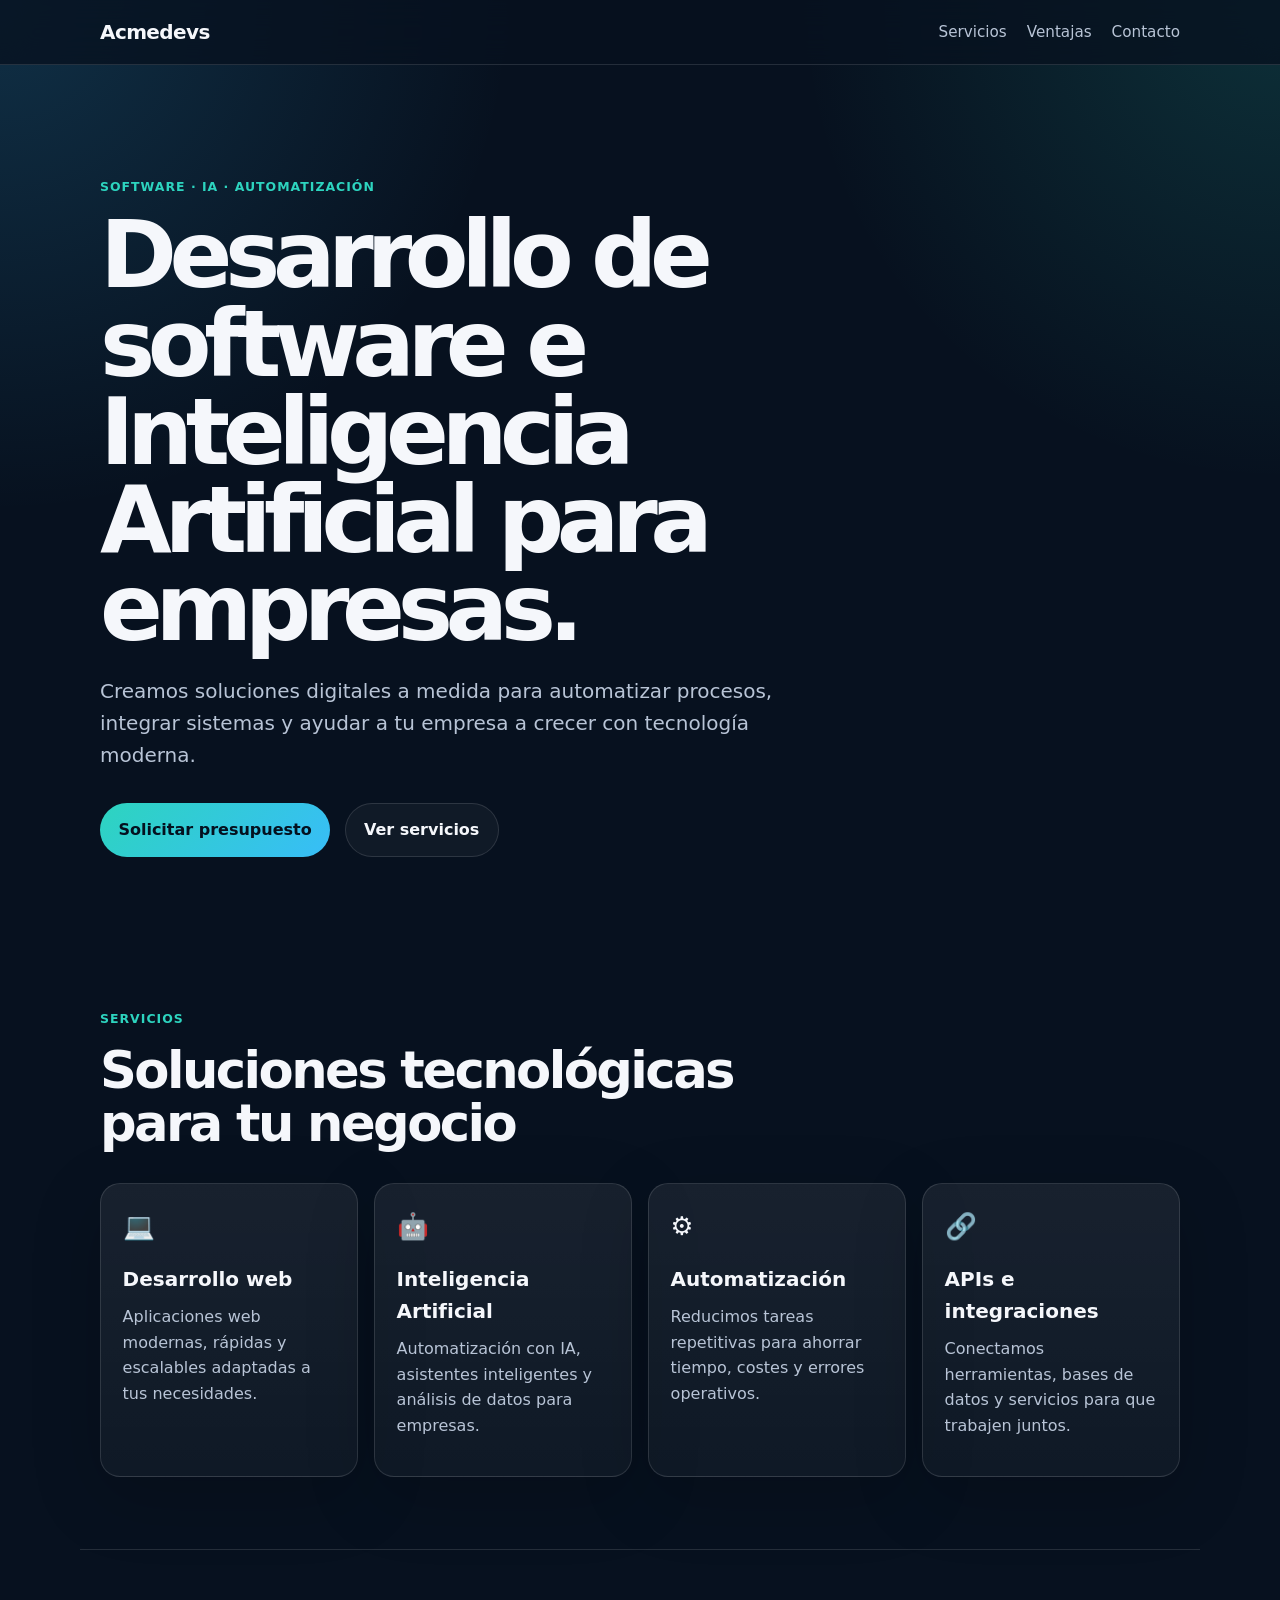
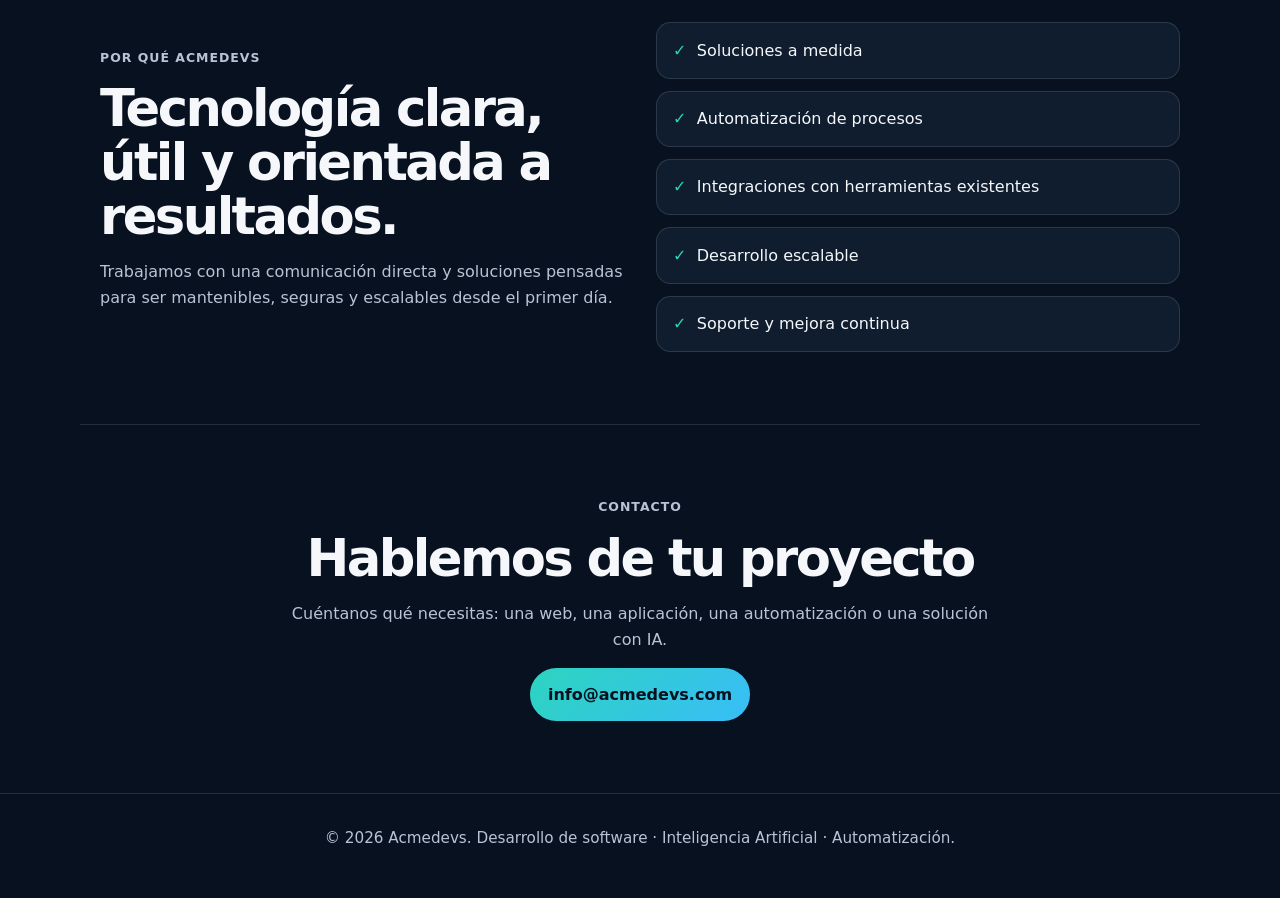
==== index.html @ c27e821b "Add files via upload" ====
<!doctype html>
<html lang="es">
<head>
  <meta charset="utf-8">
  <meta name="viewport" content="width=device-width, initial-scale=1">
  <title>Acmedevs | Desarrollo de Software e Inteligencia Artificial</title>
  <meta name="description" content="Acmedevs crea soluciones digitales a medida: desarrollo web, inteligencia artificial, automatización, APIs e integraciones para empresas.">
  <link rel="stylesheet" href="styles.css">
</head>
<body>
  <header class="site-header">
    <nav class="nav">
      <a class="brand" href="#inicio">Acmedevs</a>
      <div class="nav-links">
        <a href="#servicios">Servicios</a>
        <a href="#ventajas">Ventajas</a>
        <a href="#contacto">Contacto</a>
      </div>
    </nav>
  </header>

  <main id="inicio">
    <section class="hero">
      <div class="hero-content">
        <p class="eyebrow">Software · IA · Automatización</p>
        <h1>Desarrollo de software e Inteligencia Artificial para empresas.</h1>
        <p class="hero-text">
          Creamos soluciones digitales a medida para automatizar procesos, integrar sistemas
          y ayudar a tu empresa a crecer con tecnología moderna.
        </p>
        <div class="hero-actions">
          <a class="button primary" href="mailto:info@acmedevs.com?subject=Solicitud%20de%20presupuesto%20-%20Acmedevs">Solicitar presupuesto</a>
          <a class="button secondary" href="#servicios">Ver servicios</a>
        </div>
      </div>
    </section>

    <section id="servicios" class="section">
      <div class="section-heading">
        <p class="eyebrow">Servicios</p>
        <h2>Soluciones tecnológicas para tu negocio</h2>
      </div>

      <div class="cards">
        <article class="card">
          <span class="icon">💻</span>
          <h3>Desarrollo web</h3>
          <p>Aplicaciones web modernas, rápidas y escalables adaptadas a tus necesidades.</p>
        </article>

        <article class="card">
          <span class="icon">🤖</span>
          <h3>Inteligencia Artificial</h3>
          <p>Automatización con IA, asistentes inteligentes y análisis de datos para empresas.</p>
        </article>

        <article class="card">
          <span class="icon">⚙️</span>
          <h3>Automatización</h3>
          <p>Reducimos tareas repetitivas para ahorrar tiempo, costes y errores operativos.</p>
        </article>

        <article class="card">
          <span class="icon">🔗</span>
          <h3>APIs e integraciones</h3>
          <p>Conectamos herramientas, bases de datos y servicios para que trabajen juntos.</p>
        </article>
      </div>
    </section>

    <section id="ventajas" class="section split">
      <div>
        <p class="eyebrow">Por qué Acmedevs</p>
        <h2>Tecnología clara, útil y orientada a resultados.</h2>
        <p>
          Trabajamos con una comunicación directa y soluciones pensadas para ser mantenibles,
          seguras y escalables desde el primer día.
        </p>
      </div>
      <ul class="checks">
        <li>Soluciones a medida</li>
        <li>Automatización de procesos</li>
        <li>Integraciones con herramientas existentes</li>
        <li>Desarrollo escalable</li>
        <li>Soporte y mejora continua</li>
      </ul>
    </section>

    <section id="contacto" class="section contact">
      <p class="eyebrow">Contacto</p>
      <h2>Hablemos de tu proyecto</h2>
      <p>
        Cuéntanos qué necesitas: una web, una aplicación, una automatización o una solución con IA.
      </p>
      <a class="button primary" href="mailto:info@acmedevs.com?subject=Contacto%20desde%20la%20web%20de%20Acmedevs">info@acmedevs.com</a>
    </section>
  </main>

  <footer class="footer">
    <p>© 2026 Acmedevs. Desarrollo de software · Inteligencia Artificial · Automatización.</p>
  </footer>
</body>
</html>
---- styles.css ----
:root {
  --bg: #07111f;
  --panel: #0f1d2e;
  --panel-light: #14263b;
  --text: #f5f7fb;
  --muted: #b8c4d6;
  --accent: #2dd4bf;
  --accent-2: #38bdf8;
  --border: rgba(255, 255, 255, 0.12);
}

* {
  box-sizing: border-box;
}

html {
  scroll-behavior: smooth;
}

body {
  margin: 0;
  font-family: Inter, system-ui, -apple-system, BlinkMacSystemFont, "Segoe UI", sans-serif;
  color: var(--text);
  background:
    radial-gradient(circle at top left, rgba(56, 189, 248, 0.18), transparent 32rem),
    radial-gradient(circle at top right, rgba(45, 212, 191, 0.16), transparent 30rem),
    var(--bg);
  line-height: 1.6;
}

a {
  color: inherit;
  text-decoration: none;
}

.site-header {
  position: sticky;
  top: 0;
  z-index: 20;
  backdrop-filter: blur(16px);
  background: rgba(7, 17, 31, 0.78);
  border-bottom: 1px solid var(--border);
}

.nav {
  max-width: 1120px;
  margin: 0 auto;
  padding: 1rem 1.25rem;
  display: flex;
  align-items: center;
  justify-content: space-between;
}

.brand {
  font-size: 1.25rem;
  font-weight: 800;
  letter-spacing: -0.03em;
}

.nav-links {
  display: flex;
  gap: 1.25rem;
  color: var(--muted);
  font-size: 0.95rem;
}

.nav-links a:hover {
  color: var(--text);
}

.hero {
  max-width: 1120px;
  margin: 0 auto;
  padding: 7rem 1.25rem 5rem;
}

.hero-content {
  max-width: 820px;
}

.eyebrow {
  margin: 0 0 0.9rem;
  color: var(--accent);
  font-weight: 700;
  letter-spacing: 0.08em;
  text-transform: uppercase;
  font-size: 0.78rem;
}

h1, h2, h3, p {
  margin-top: 0;
}

h1 {
  font-size: clamp(2.7rem, 8vw, 5.8rem);
  line-height: 0.95;
  letter-spacing: -0.08em;
  margin-bottom: 1.4rem;
}

h2 {
  font-size: clamp(2rem, 4vw, 3.3rem);
  line-height: 1.05;
  letter-spacing: -0.05em;
  margin-bottom: 1rem;
}

h3 {
  font-size: 1.25rem;
  margin-bottom: 0.6rem;
}

.hero-text {
  max-width: 720px;
  color: var(--muted);
  font-size: 1.25rem;
}

.hero-actions {
  display: flex;
  flex-wrap: wrap;
  gap: 0.9rem;
  margin-top: 2rem;
}

.button {
  display: inline-flex;
  justify-content: center;
  align-items: center;
  padding: 0.85rem 1.15rem;
  border-radius: 999px;
  font-weight: 700;
  transition: transform 160ms ease, border-color 160ms ease, background 160ms ease;
}

.button:hover {
  transform: translateY(-2px);
}

.primary {
  color: #04111f;
  background: linear-gradient(135deg, var(--accent), var(--accent-2));
}

.secondary {
  border: 1px solid var(--border);
  color: var(--text);
  background: rgba(255, 255, 255, 0.04);
}

.section {
  max-width: 1120px;
  margin: 0 auto;
  padding: 4.5rem 1.25rem;
}

.section-heading {
  max-width: 760px;
  margin-bottom: 2rem;
}

.cards {
  display: grid;
  grid-template-columns: repeat(4, 1fr);
  gap: 1rem;
}

.card {
  padding: 1.35rem;
  border: 1px solid var(--border);
  border-radius: 1.25rem;
  background: linear-gradient(180deg, rgba(255,255,255,0.07), rgba(255,255,255,0.035));
  box-shadow: 0 20px 70px rgba(0, 0, 0, 0.18);
}

.card p,
.split p,
.contact p {
  color: var(--muted);
}

.icon {
  display: inline-flex;
  font-size: 1.6rem;
  margin-bottom: 1rem;
}

.split {
  display: grid;
  grid-template-columns: 1fr 1fr;
  gap: 2rem;
  align-items: center;
  border-top: 1px solid var(--border);
  border-bottom: 1px solid var(--border);
}

.checks {
  list-style: none;
  padding: 0;
  margin: 0;
  display: grid;
  gap: 0.75rem;
}

.checks li {
  padding: 0.9rem 1rem;
  background: var(--panel);
  border: 1px solid var(--border);
  border-radius: 0.9rem;
}

.checks li::before {
  content: "✓";
  color: var(--accent);
  font-weight: 900;
  margin-right: 0.65rem;
}

.contact {
  text-align: center;
  max-width: 760px;
}

.footer {
  border-top: 1px solid var(--border);
  color: var(--muted);
  text-align: center;
  padding: 2rem 1.25rem;
  font-size: 0.95rem;
}

@media (max-width: 860px) {
  .nav {
    align-items: flex-start;
    gap: 0.8rem;
    flex-direction: column;
  }

  .cards,
  .split {
    grid-template-columns: 1fr;
  }

  .hero {
    padding-top: 4.5rem;
  }
}
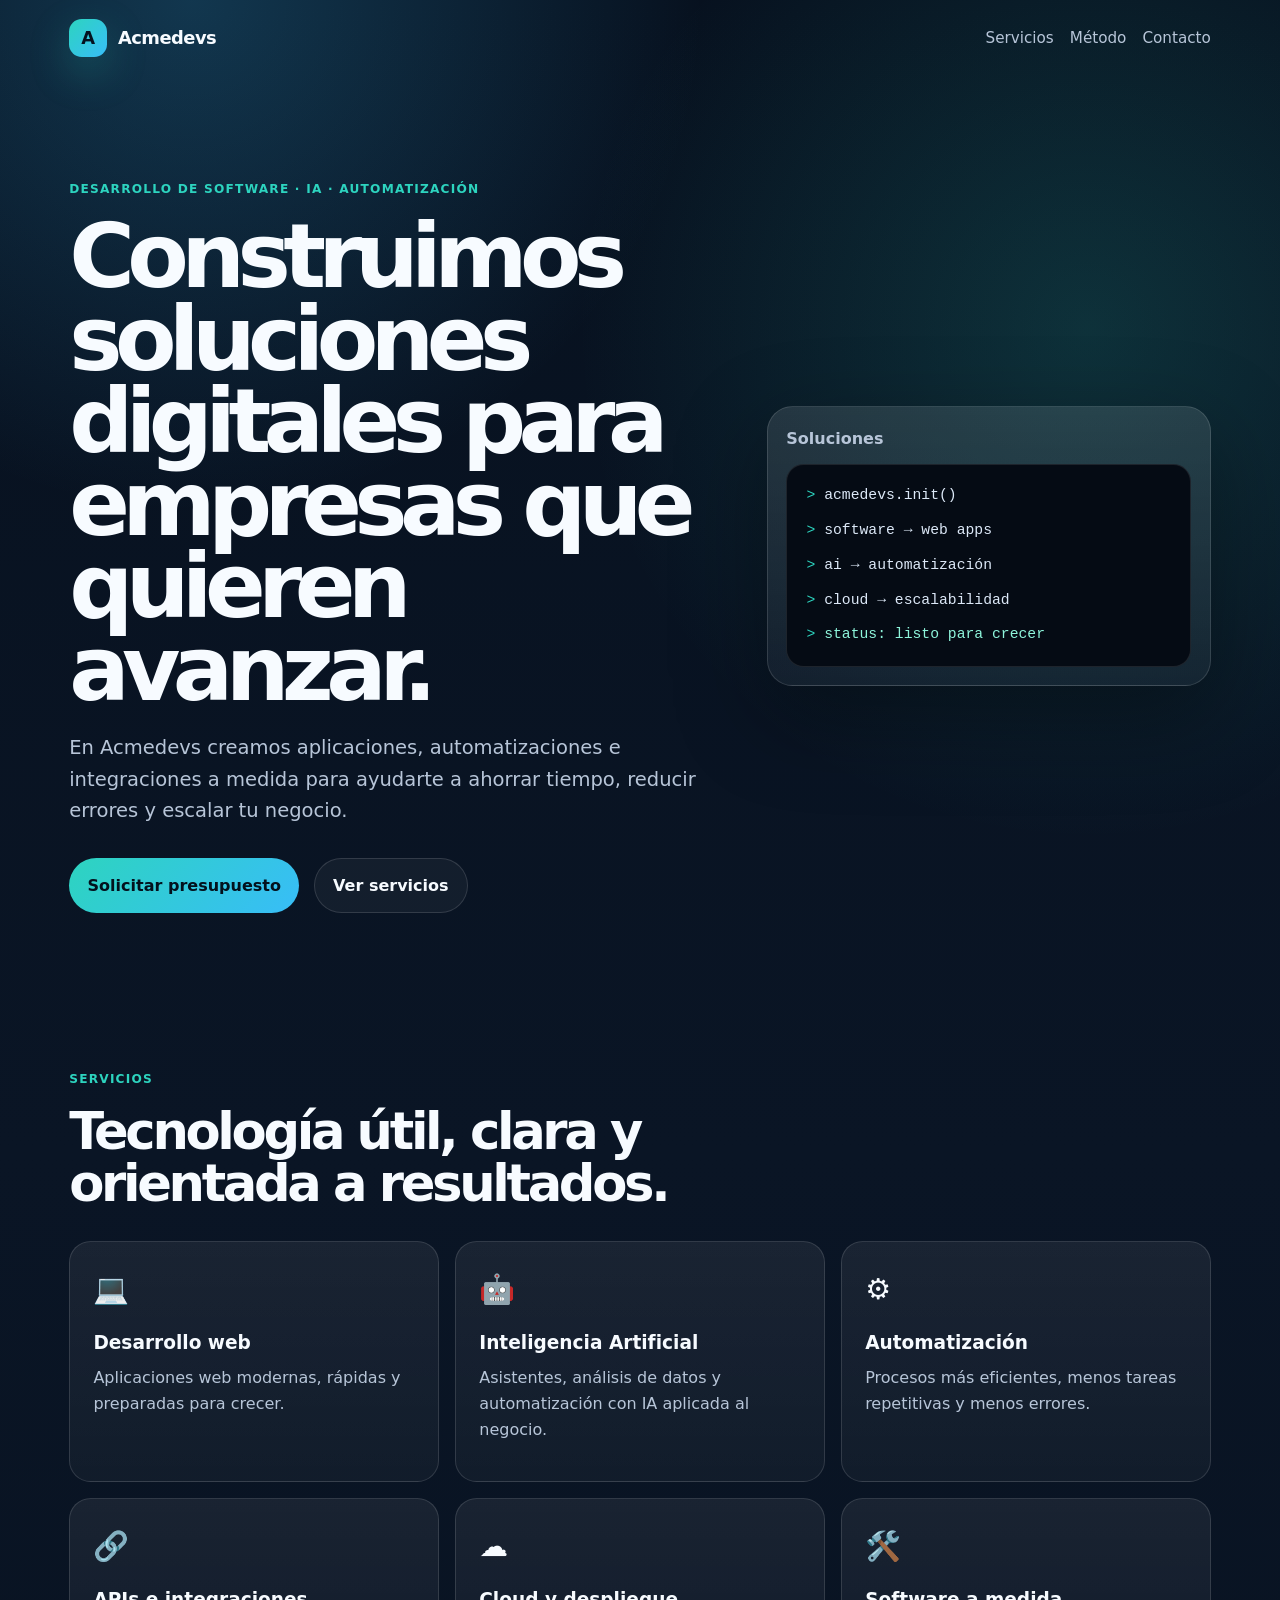
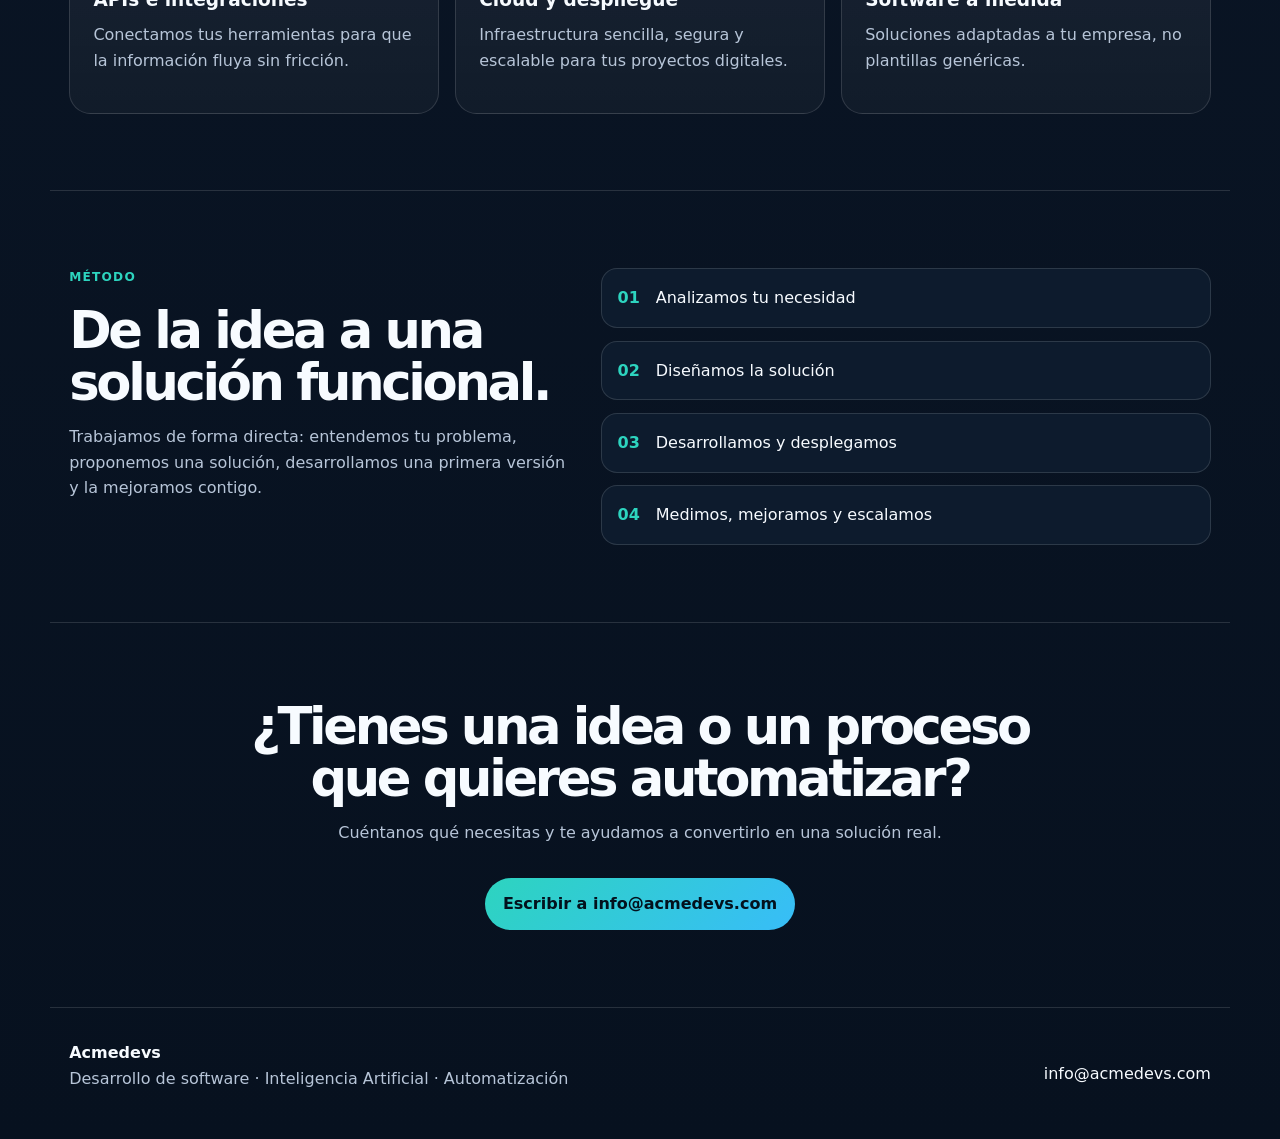
==== commit 88300f19: "Add files via upload" ====
--- a/index.html
+++ b/index.html
@@ -3,101 +3,127 @@
 <head>
   <meta charset="utf-8">
   <meta name="viewport" content="width=device-width, initial-scale=1">
-  <title>Acmedevs | Desarrollo de Software e Inteligencia Artificial</title>
-  <meta name="description" content="Acmedevs crea soluciones digitales a medida: desarrollo web, inteligencia artificial, automatización, APIs e integraciones para empresas.">
+  <title>Acmedevs | Software, IA y automatización</title>
+  <meta name="description" content="Acmedevs desarrolla aplicaciones web, automatizaciones, integraciones e inteligencia artificial para empresas.">
+  <meta name="theme-color" content="#07111f">
   <link rel="stylesheet" href="styles.css">
 </head>
 <body>
-  <header class="site-header">
+  <header class="header">
+    <a class="logo" href="#inicio">
+      <span class="logo-mark">A</span>
+      <span>Acmedevs</span>
+    </a>
     <nav class="nav">
-      <a class="brand" href="#inicio">Acmedevs</a>
-      <div class="nav-links">
-        <a href="#servicios">Servicios</a>
-        <a href="#ventajas">Ventajas</a>
-        <a href="#contacto">Contacto</a>
-      </div>
+      <a href="#servicios">Servicios</a>
+      <a href="#metodo">Método</a>
+      <a href="#contacto">Contacto</a>
     </nav>
   </header>
 
   <main id="inicio">
     <section class="hero">
-      <div class="hero-content">
-        <p class="eyebrow">Software · IA · Automatización</p>
-        <h1>Desarrollo de software e Inteligencia Artificial para empresas.</h1>
-        <p class="hero-text">
-          Creamos soluciones digitales a medida para automatizar procesos, integrar sistemas
-          y ayudar a tu empresa a crecer con tecnología moderna.
+      <div class="hero-text">
+        <p class="tag">Desarrollo de software · IA · Automatización</p>
+        <h1>Construimos soluciones digitales para empresas que quieren avanzar.</h1>
+        <p class="lead">
+          En Acmedevs creamos aplicaciones, automatizaciones e integraciones a medida
+          para ayudarte a ahorrar tiempo, reducir errores y escalar tu negocio.
         </p>
-        <div class="hero-actions">
-          <a class="button primary" href="mailto:info@acmedevs.com?subject=Solicitud%20de%20presupuesto%20-%20Acmedevs">Solicitar presupuesto</a>
-          <a class="button secondary" href="#servicios">Ver servicios</a>
+        <div class="actions">
+          <a class="btn btn-primary" href="mailto:info@acmedevs.com?subject=Solicitud%20de%20presupuesto%20-%20Acmedevs">Solicitar presupuesto</a>
+          <a class="btn btn-ghost" href="#servicios">Ver servicios</a>
+        </div>
+      </div>
+
+      <div class="hero-card">
+        <p class="card-label">Soluciones</p>
+        <div class="terminal">
+          <span>acmedevs.init()</span>
+          <span>software → web apps</span>
+          <span>ai → automatización</span>
+          <span>cloud → escalabilidad</span>
+          <span class="success">status: listo para crecer</span>
         </div>
       </div>
     </section>
 
     <section id="servicios" class="section">
-      <div class="section-heading">
-        <p class="eyebrow">Servicios</p>
-        <h2>Soluciones tecnológicas para tu negocio</h2>
+      <div class="section-title">
+        <p class="tag">Servicios</p>
+        <h2>Tecnología útil, clara y orientada a resultados.</h2>
       </div>
 
-      <div class="cards">
-        <article class="card">
-          <span class="icon">💻</span>
+      <div class="grid">
+        <article class="service">
+          <span>💻</span>
           <h3>Desarrollo web</h3>
-          <p>Aplicaciones web modernas, rápidas y escalables adaptadas a tus necesidades.</p>
+          <p>Aplicaciones web modernas, rápidas y preparadas para crecer.</p>
         </article>
 
-        <article class="card">
-          <span class="icon">🤖</span>
+        <article class="service">
+          <span>🤖</span>
           <h3>Inteligencia Artificial</h3>
-          <p>Automatización con IA, asistentes inteligentes y análisis de datos para empresas.</p>
+          <p>Asistentes, análisis de datos y automatización con IA aplicada al negocio.</p>
         </article>
 
-        <article class="card">
-          <span class="icon">⚙️</span>
+        <article class="service">
+          <span>⚙️</span>
           <h3>Automatización</h3>
-          <p>Reducimos tareas repetitivas para ahorrar tiempo, costes y errores operativos.</p>
+          <p>Procesos más eficientes, menos tareas repetitivas y menos errores.</p>
         </article>
 
-        <article class="card">
-          <span class="icon">🔗</span>
+        <article class="service">
+          <span>🔗</span>
           <h3>APIs e integraciones</h3>
-          <p>Conectamos herramientas, bases de datos y servicios para que trabajen juntos.</p>
+          <p>Conectamos tus herramientas para que la información fluya sin fricción.</p>
+        </article>
+
+        <article class="service">
+          <span>☁️</span>
+          <h3>Cloud y despliegue</h3>
+          <p>Infraestructura sencilla, segura y escalable para tus proyectos digitales.</p>
+        </article>
+
+        <article class="service">
+          <span>🛠️</span>
+          <h3>Software a medida</h3>
+          <p>Soluciones adaptadas a tu empresa, no plantillas genéricas.</p>
         </article>
       </div>
     </section>
 
-    <section id="ventajas" class="section split">
+    <section id="metodo" class="section method">
       <div>
-        <p class="eyebrow">Por qué Acmedevs</p>
-        <h2>Tecnología clara, útil y orientada a resultados.</h2>
-        <p>
-          Trabajamos con una comunicación directa y soluciones pensadas para ser mantenibles,
-          seguras y escalables desde el primer día.
+        <p class="tag">Método</p>
+        <h2>De la idea a una solución funcional.</h2>
+        <p class="muted">
+          Trabajamos de forma directa: entendemos tu problema, proponemos una solución,
+          desarrollamos una primera versión y la mejoramos contigo.
         </p>
       </div>
-      <ul class="checks">
-        <li>Soluciones a medida</li>
-        <li>Automatización de procesos</li>
-        <li>Integraciones con herramientas existentes</li>
-        <li>Desarrollo escalable</li>
-        <li>Soporte y mejora continua</li>
-      </ul>
+
+      <div class="steps">
+        <div><strong>01</strong><span>Analizamos tu necesidad</span></div>
+        <div><strong>02</strong><span>Diseñamos la solución</span></div>
+        <div><strong>03</strong><span>Desarrollamos y desplegamos</span></div>
+        <div><strong>04</strong><span>Medimos, mejoramos y escalamos</span></div>
+      </div>
     </section>
 
-    <section id="contacto" class="section contact">
-      <p class="eyebrow">Contacto</p>
-      <h2>Hablemos de tu proyecto</h2>
-      <p>
-        Cuéntanos qué necesitas: una web, una aplicación, una automatización o una solución con IA.
-      </p>
-      <a class="button primary" href="mailto:info@acmedevs.com?subject=Contacto%20desde%20la%20web%20de%20Acmedevs">info@acmedevs.com</a>
+    <section class="section banner">
+      <h2>¿Tienes una idea o un proceso que quieres automatizar?</h2>
+      <p>Cuéntanos qué necesitas y te ayudamos a convertirlo en una solución real.</p>
+      <a class="btn btn-primary" href="mailto:info@acmedevs.com?subject=Contacto%20desde%20la%20web%20de%20Acmedevs">Escribir a info@acmedevs.com</a>
     </section>
   </main>
 
-  <footer class="footer">
-    <p>© 2026 Acmedevs. Desarrollo de software · Inteligencia Artificial · Automatización.</p>
+  <footer id="contacto" class="footer">
+    <div>
+      <strong>Acmedevs</strong>
+      <p>Desarrollo de software · Inteligencia Artificial · Automatización</p>
+    </div>
+    <a href="mailto:info@acmedevs.com">info@acmedevs.com</a>
   </footer>
 </body>
 </html>
--- a/styles.css
+++ b/styles.css
@@ -1,247 +1,303 @@
 :root {
   --bg: #07111f;
-  --panel: #0f1d2e;
-  --panel-light: #14263b;
-  --text: #f5f7fb;
-  --muted: #b8c4d6;
+  --bg-soft: #0d1b2d;
+  --panel: rgba(255, 255, 255, 0.065);
+  --panel-strong: rgba(255, 255, 255, 0.11);
+  --line: rgba(255, 255, 255, 0.13);
+  --text: #f7fbff;
+  --muted: #b7c5d8;
   --accent: #2dd4bf;
   --accent-2: #38bdf8;
-  --border: rgba(255, 255, 255, 0.12);
-}
-
-* {
-  box-sizing: border-box;
-}
-
-html {
-  scroll-behavior: smooth;
-}
+  --shadow: 0 30px 90px rgba(0, 0, 0, 0.35);
+}
+
+* { box-sizing: border-box; }
+
+html { scroll-behavior: smooth; }
 
 body {
   margin: 0;
-  font-family: Inter, system-ui, -apple-system, BlinkMacSystemFont, "Segoe UI", sans-serif;
+  font-family: Inter, ui-sans-serif, system-ui, -apple-system, BlinkMacSystemFont, "Segoe UI", sans-serif;
   color: var(--text);
   background:
-    radial-gradient(circle at top left, rgba(56, 189, 248, 0.18), transparent 32rem),
-    radial-gradient(circle at top right, rgba(45, 212, 191, 0.16), transparent 30rem),
-    var(--bg);
+    radial-gradient(circle at 15% 0%, rgba(56, 189, 248, 0.22), transparent 32rem),
+    radial-gradient(circle at 85% 12%, rgba(45, 212, 191, 0.16), transparent 32rem),
+    linear-gradient(180deg, #07111f 0%, #0a1525 42%, #07111f 100%);
   line-height: 1.6;
 }
 
-a {
-  color: inherit;
-  text-decoration: none;
-}
-
-.site-header {
-  position: sticky;
-  top: 0;
-  z-index: 20;
-  backdrop-filter: blur(16px);
-  background: rgba(7, 17, 31, 0.78);
-  border-bottom: 1px solid var(--border);
-}
-
-.nav {
-  max-width: 1120px;
+a { color: inherit; text-decoration: none; }
+
+.header {
+  max-width: 1180px;
   margin: 0 auto;
-  padding: 1rem 1.25rem;
+  padding: 1.2rem;
   display: flex;
   align-items: center;
   justify-content: space-between;
 }
 
-.brand {
-  font-size: 1.25rem;
-  font-weight: 800;
+.logo {
+  display: inline-flex;
+  align-items: center;
+  gap: .7rem;
+  font-weight: 850;
   letter-spacing: -0.03em;
-}
-
-.nav-links {
-  display: flex;
-  gap: 1.25rem;
-  color: var(--muted);
-  font-size: 0.95rem;
-}
-
-.nav-links a:hover {
-  color: var(--text);
-}
-
-.hero {
-  max-width: 1120px;
-  margin: 0 auto;
-  padding: 7rem 1.25rem 5rem;
-}
-
-.hero-content {
-  max-width: 820px;
-}
-
-.eyebrow {
-  margin: 0 0 0.9rem;
-  color: var(--accent);
-  font-weight: 700;
-  letter-spacing: 0.08em;
-  text-transform: uppercase;
-  font-size: 0.78rem;
-}
-
-h1, h2, h3, p {
-  margin-top: 0;
-}
-
-h1 {
-  font-size: clamp(2.7rem, 8vw, 5.8rem);
-  line-height: 0.95;
-  letter-spacing: -0.08em;
-  margin-bottom: 1.4rem;
-}
-
-h2 {
-  font-size: clamp(2rem, 4vw, 3.3rem);
-  line-height: 1.05;
-  letter-spacing: -0.05em;
-  margin-bottom: 1rem;
-}
-
-h3 {
-  font-size: 1.25rem;
-  margin-bottom: 0.6rem;
-}
-
-.hero-text {
-  max-width: 720px;
-  color: var(--muted);
-  font-size: 1.25rem;
-}
-
-.hero-actions {
-  display: flex;
-  flex-wrap: wrap;
-  gap: 0.9rem;
-  margin-top: 2rem;
-}
-
-.button {
-  display: inline-flex;
-  justify-content: center;
-  align-items: center;
-  padding: 0.85rem 1.15rem;
-  border-radius: 999px;
-  font-weight: 700;
-  transition: transform 160ms ease, border-color 160ms ease, background 160ms ease;
-}
-
-.button:hover {
-  transform: translateY(-2px);
-}
-
-.primary {
+  font-size: 1.12rem;
+}
+
+.logo-mark {
+  width: 2.35rem;
+  height: 2.35rem;
+  display: grid;
+  place-items: center;
+  border-radius: .8rem;
   color: #04111f;
   background: linear-gradient(135deg, var(--accent), var(--accent-2));
-}
-
-.secondary {
-  border: 1px solid var(--border);
+  box-shadow: 0 15px 40px rgba(45, 212, 191, .25);
+}
+
+.nav {
+  display: flex;
+  gap: 1rem;
+  color: var(--muted);
+  font-size: .95rem;
+}
+
+.nav a:hover { color: var(--text); }
+
+.hero {
+  max-width: 1180px;
+  margin: 0 auto;
+  padding: 6.5rem 1.2rem 5rem;
+  display: grid;
+  grid-template-columns: minmax(0, 1.2fr) minmax(300px, .8fr);
+  gap: 2rem;
+  align-items: center;
+}
+
+.tag {
+  margin: 0 0 1rem;
+  color: var(--accent);
+  text-transform: uppercase;
+  letter-spacing: .1em;
+  font-weight: 800;
+  font-size: .76rem;
+}
+
+h1, h2, h3, p { margin-top: 0; }
+
+h1 {
+  margin-bottom: 1.4rem;
+  font-size: clamp(2.8rem, 7vw, 6.4rem);
+  line-height: .92;
+  letter-spacing: -0.085em;
+}
+
+h2 {
+  margin-bottom: 1rem;
+  font-size: clamp(2rem, 4vw, 3.6rem);
+  line-height: 1.02;
+  letter-spacing: -0.065em;
+}
+
+h3 {
+  margin-bottom: .5rem;
+  font-size: 1.16rem;
+}
+
+.lead {
+  max-width: 720px;
+  color: var(--muted);
+  font-size: 1.22rem;
+}
+
+.actions {
+  display: flex;
+  flex-wrap: wrap;
+  gap: .9rem;
+  margin-top: 2rem;
+}
+
+.btn {
+  display: inline-flex;
+  align-items: center;
+  justify-content: center;
+  min-height: 3rem;
+  padding: .85rem 1.15rem;
+  border-radius: 999px;
+  font-weight: 800;
+  transition: transform .16s ease, border-color .16s ease, background .16s ease;
+}
+
+.btn:hover { transform: translateY(-2px); }
+
+.btn-primary {
+  color: #03111d;
+  background: linear-gradient(135deg, var(--accent), var(--accent-2));
+}
+
+.btn-ghost {
   color: var(--text);
-  background: rgba(255, 255, 255, 0.04);
+  border: 1px solid var(--line);
+  background: rgba(255,255,255,.045);
+}
+
+.hero-card {
+  padding: 1.15rem;
+  border: 1px solid var(--line);
+  border-radius: 1.6rem;
+  background: linear-gradient(180deg, var(--panel-strong), rgba(255,255,255,.045));
+  box-shadow: var(--shadow);
+}
+
+.card-label {
+  color: var(--muted);
+  font-weight: 700;
+  margin-bottom: .8rem;
+}
+
+.terminal {
+  display: grid;
+  gap: .7rem;
+  padding: 1.2rem;
+  border-radius: 1.1rem;
+  background: #050b14;
+  border: 1px solid rgba(255,255,255,.1);
+  font-family: ui-monospace, SFMono-Regular, Menlo, Consolas, monospace;
+  font-size: .92rem;
+  color: #dce8f7;
+}
+
+.terminal span::before {
+  content: "> ";
+  color: var(--accent);
+}
+
+.terminal .success {
+  color: #8ef5db;
 }
 
 .section {
-  max-width: 1120px;
+  max-width: 1180px;
   margin: 0 auto;
-  padding: 4.5rem 1.25rem;
-}
-
-.section-heading {
-  max-width: 760px;
+  padding: 4.8rem 1.2rem;
+}
+
+.section-title {
+  max-width: 800px;
   margin-bottom: 2rem;
 }
 
-.cards {
-  display: grid;
-  grid-template-columns: repeat(4, 1fr);
+.grid {
+  display: grid;
+  grid-template-columns: repeat(3, 1fr);
   gap: 1rem;
 }
 
-.card {
-  padding: 1.35rem;
-  border: 1px solid var(--border);
-  border-radius: 1.25rem;
-  background: linear-gradient(180deg, rgba(255,255,255,0.07), rgba(255,255,255,0.035));
-  box-shadow: 0 20px 70px rgba(0, 0, 0, 0.18);
-}
-
-.card p,
-.split p,
-.contact p {
-  color: var(--muted);
-}
-
-.icon {
+.service {
+  min-height: 210px;
+  padding: 1.45rem;
+  border: 1px solid var(--line);
+  border-radius: 1.35rem;
+  background: linear-gradient(180deg, var(--panel), rgba(255,255,255,.035));
+}
+
+.service span {
   display: inline-flex;
-  font-size: 1.6rem;
   margin-bottom: 1rem;
-}
-
-.split {
-  display: grid;
-  grid-template-columns: 1fr 1fr;
+  font-size: 1.8rem;
+}
+
+.service p,
+.muted,
+.banner p,
+.footer p {
+  color: var(--muted);
+}
+
+.method {
+  display: grid;
+  grid-template-columns: .9fr 1.1fr;
   gap: 2rem;
-  align-items: center;
-  border-top: 1px solid var(--border);
-  border-bottom: 1px solid var(--border);
-}
-
-.checks {
-  list-style: none;
-  padding: 0;
-  margin: 0;
-  display: grid;
-  gap: 0.75rem;
-}
-
-.checks li {
-  padding: 0.9rem 1rem;
-  background: var(--panel);
-  border: 1px solid var(--border);
-  border-radius: 0.9rem;
-}
-
-.checks li::before {
-  content: "✓";
+  align-items: start;
+  border-top: 1px solid var(--line);
+  border-bottom: 1px solid var(--line);
+}
+
+.steps {
+  display: grid;
+  gap: .8rem;
+}
+
+.steps div {
+  display: flex;
+  gap: 1rem;
+  align-items: center;
+  padding: 1rem;
+  border-radius: 1rem;
+  background: var(--bg-soft);
+  border: 1px solid var(--line);
+}
+
+.steps strong {
   color: var(--accent);
-  font-weight: 900;
-  margin-right: 0.65rem;
-}
-
-.contact {
+}
+
+.banner {
   text-align: center;
-  max-width: 760px;
-}
+  max-width: 900px;
+}
+
+.banner .btn { margin-top: 1rem; }
 
 .footer {
-  border-top: 1px solid var(--border);
-  color: var(--muted);
-  text-align: center;
-  padding: 2rem 1.25rem;
-  font-size: 0.95rem;
-}
-
-@media (max-width: 860px) {
+  max-width: 1180px;
+  margin: 0 auto;
+  padding: 2rem 1.2rem;
+  border-top: 1px solid var(--line);
+  display: flex;
+  align-items: center;
+  justify-content: space-between;
+  gap: 1rem;
+  color: var(--muted);
+}
+
+.footer strong,
+.footer a {
+  color: var(--text);
+}
+
+@media (max-width: 880px) {
+  .header,
+  .footer {
+    align-items: flex-start;
+    flex-direction: column;
+  }
+
+  .hero,
+  .method,
+  .grid {
+    grid-template-columns: 1fr;
+  }
+
+  .hero {
+    padding-top: 4rem;
+  }
+}
+
+@media (max-width: 520px) {
   .nav {
-    align-items: flex-start;
-    gap: 0.8rem;
-    flex-direction: column;
-  }
-
-  .cards,
-  .split {
-    grid-template-columns: 1fr;
-  }
-
-  .hero {
-    padding-top: 4.5rem;
-  }
-}
+    width: 100%;
+    justify-content: space-between;
+    gap: .5rem;
+  }
+
+  h1 {
+    font-size: 3rem;
+  }
+
+  .hero-card {
+    padding: .75rem;
+  }
+}
